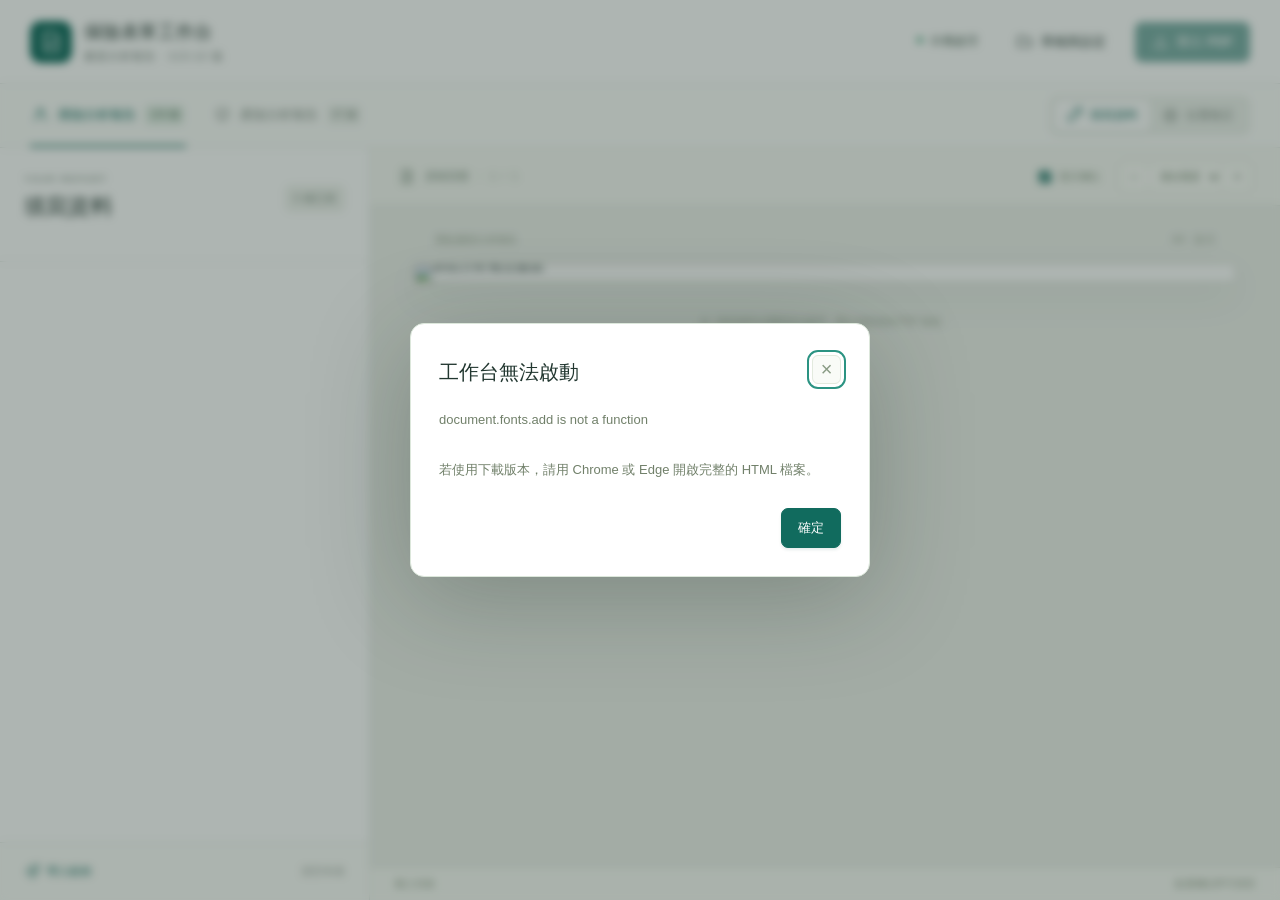
==== public/index.html @ f3060d0b "Add files via upload" ====
<!doctype html>
<html lang="zh-Hant">
<head>
  <meta charset="UTF-8">
  <meta name="viewport" content="width=device-width, initial-scale=1.0">
  <meta name="description" content="產險、壽險書面分析報告：輸入資料、精準定位、即時預覽與 PDF 匯出。資料在自己的瀏覽器中處理。">
  <meta name="theme-color" content="#116b5e">
  <title>保險表單工作台 · 書面分析報告</title>
  <link rel="icon" href="data:image/svg+xml,%3Csvg xmlns='http://www.w3.org/2000/svg' viewBox='0 0 64 64'%3E%3Crect width='64' height='64' rx='16' fill='%23116b5e'/%3E%3Cpath d='M20 15h17l9 9v25H20z' fill='none' stroke='white' stroke-width='3'/%3E%3Cpath d='m25 35 5 5 10-12' fill='none' stroke='white' stroke-width='3'/%3E%3C/svg%3E">
  <link rel="stylesheet" href="style.css">
</head>
<body>
  <div class="app-shell">
    <header class="app-header">
      <a class="brand" href="#" aria-label="保險表單工作台首頁">
        <span class="brand-mark"><svg viewBox="0 0 24 24" fill="none"><path d="M6 3h9l4 4v14H6z" stroke="currentColor" stroke-width="1.6"/><path d="m9 13 2.4 2.5 4.5-5" stroke="currentColor" stroke-width="1.8" stroke-linecap="round" stroke-linejoin="round"/></svg></span>
        <span><strong>保險表單工作台</strong><small>書面分析報告 · 113.12 版</small></span>
      </a>
      <div class="header-actions">
        <span class="local-badge"><span></span> 本機處理</span>
        <button class="button ghost" id="manageButton" type="button"><span class="icon" data-icon="folder"></span><span>草稿與設定</span></button>
        <button class="button primary" id="exportButton" type="button" disabled><span class="icon" data-icon="download"></span><span>匯出 PDF</span></button>
      </div>
    </header>

    <div class="workspace-bar">
      <div class="template-switch" aria-label="選擇報告">
        <button type="button" class="template-tab active" data-template="life"><span class="icon" data-icon="person"></span>壽險分析報告<span class="mini-tag">104 欄</span></button>
        <button type="button" class="template-tab" data-template="property"><span class="icon" data-icon="shield"></span>產險分析報告<span class="mini-tag">87 欄</span></button>
      </div>
      <div class="mode-switch" role="group" aria-label="工作模式">
        <button type="button" data-mode="fill" class="active"><span class="icon" data-icon="edit"></span>填寫資料</button>
        <button type="button" data-mode="calibrate"><span class="icon" data-icon="target"></span>位置校正</button>
      </div>
    </div>

    <main class="workspace">
      <aside class="editor-panel" aria-label="資料輸入">
        <div id="fillPanel" class="panel-view">
          <div class="panel-heading"><div><span class="eyebrow">YOUR REPORT</span><h1>填寫資料</h1></div><span id="filledCount" class="count-badge">0 個已填</span></div>
          <div class="section-nav" id="sectionNav" aria-label="報告段落"></div>
          <div class="form-scroll" id="formScroll"><div id="formFields"></div></div>
          <div class="editor-footer"><button class="text-button" id="sampleButton" type="button"><span class="icon" data-icon="spark"></span>帶入範例</button><button class="text-button muted" id="clearButton" type="button">清空本表</button></div>
        </div>
        <div id="calibrationPanel" class="panel-view hidden">
          <div class="panel-heading"><div><span class="eyebrow">PRECISE PLACEMENT</span><h1>位置校正</h1></div><span class="count-badge accent">已預先定位</span></div>
          <div class="calibration-scroll">
            <div class="note-box"><span class="icon" data-icon="target"></span><p>點選右側欄位後拖曳調整。使用方向鍵微移 1 pt，按住 Shift 微移 0.1 pt。</p></div>
            <label class="field-label" for="fieldSelect">選定欄位</label><select id="fieldSelect" class="full-input"></select>
            <div id="fieldProperties"></div>
            <div class="calibration-divider"></div>
            <h2 class="subheading">整份報告</h2>
            <div class="range-label"><label for="fontScale">文字大小</label><output id="fontScaleValue">100%</output></div><input id="fontScale" type="range" min="65" max="140" step="5" value="100">
            <div class="settings-grid">
              <label>勾勾大小 <span>pt</span><input id="checkSize" type="number" min="3" max="16" step="0.5" value="8"></label>
              <label>輸出顏色<select id="inkColor"><option value="#111111">黑色</option><option value="#153f75">深藍色</option></select></label>
              <label>全表水平偏移 <span>pt</span><input id="offsetX" type="number" min="-36" max="36" step="0.5" value="0"></label>
              <label>全表垂直偏移 <span>pt</span><input id="offsetY" type="number" min="-36" max="36" step="0.5" value="0"></label>
            </div>
            <p class="hint">1 pt 約為 0.353 mm。字級會依欄位寬度自動縮小；校正框不會出現在 PDF。</p>
            <div class="calibration-divider"></div>
            <h2 class="subheading">中文字型</h2><p id="fontLabel" class="font-label">內附中文字型 · Droid Sans Fallback</p>
            <div class="row-buttons"><button class="button small" id="customFontButton" type="button">載入 TTF／OTF</button><button class="text-button" id="defaultFontButton" type="button">還原預設</button></div>
            <p class="hint">自訂字型只適用本次開啟。請使用具有所需繁體中文字的字型。</p>
            <button class="button full-width" id="resetLayoutButton" type="button">還原本表所有定位</button>
          </div>
          <div class="editor-footer"><span class="autosave-status"><span></span>定位設定儲存於此瀏覽器</span></div>
        </div>
      </aside>

      <section class="preview-panel" aria-label="PDF 即時預覽">
        <div class="preview-toolbar"><div class="preview-title"><span class="icon" data-icon="document"></span><strong>原稿預覽</strong><span class="page-number">1 / 1</span><span class="demo-badge hidden" id="demoBadge">範例資料</span></div><div class="preview-tools"><label class="guide-control"><input id="showGuides" type="checkbox" checked>顯示欄位</label><div class="zoom-control"><button type="button" id="zoomOut" aria-label="縮小">−</button><select id="zoomSelect" aria-label="預覽倍率"><option value="fit">適合寬度</option value="75">75%</option><option value="100">100%</option><option value="125">125%</option><option value="150">150%</option></select><button type="button" id="zoomIn" aria-label="放大">＋</button></div></div></div>
        <div class="preview-scroll" id="previewScroll"><div class="preview-context"><span id="previewFileName">壽險書面分析報告</span><span>A4 · 直式</span></div><div class="page-stage" id="pageStage"><div class="paper" id="paper" tabindex="0" aria-label="報告欄位預覽，點選欄位編輯"><img id="templateImage" alt="原始分析報告版面" draggable="false"><svg id="overlay" viewBox="0 0 595.32 841.92" aria-label="填寫欄位"></svg></div></div><div class="preview-caption"><span class="icon" data-icon="lock"></span>填寫資料在瀏覽器內處理，匯出保留原始 PDF 版面。</div></div>
        <div id="exportResult" class="export-result hidden"><div><strong>PDF 已產生</strong><span id="exportFileName"></span></div><a id="downloadPdfLink" class="button small primary">下載 PDF</a><a id="openPdfLink" class="text-button" target="_blank" rel="noopener">開啟檢查</a></div>
        <div class="preview-status"><span id="previewStatus">正在載入範本與中文字型…</span><span id="selectedStatus">點選欄位即可填寫</span></div>
      </section>
    </main>
  </div>

  <dialog id="manageDialog" class="modal"><div class="modal-heading"><div><span class="eyebrow">SAVE & CONTINUE</span><h2>草稿與設定</h2></div><button type="button" class="icon-button" data-close="manageDialog" aria-label="關閉">×</button></div>
    <p class="modal-lead">儲存一份草稿，下一次從同樣的位置繼續。</p>
    <div class="manage-card"><span class="card-icon" data-icon="folder"></span><div><h3>填寫資料草稿</h3><p>包含兩份報告的資料與定位設定。下載後自行保管，可在另一台電腦匯入。</p><div class="row-buttons"><button class="button small" id="saveDraftButton" type="button">下載草稿 JSON</button><button class="text-button" id="loadDraftButton" type="button">匯入草稿</button></div></div></div>
    <div class="manage-card"><span class="card-icon" data-icon="target"></span><div><h3>欄位定位設定</h3><p>只儲存位置、大小及輸出設定，不包含填寫資料。</p><div class="row-buttons"><button class="button small" id="saveLayoutButton" type="button">下載定位 JSON</button><button class="text-button" id="loadLayoutButton" type="button">匯入定位</button></div></div></div>
    <div class="manage-card" id="offlineCard"><span class="card-icon" data-icon="download"></span><div><h3>下載到電腦使用</h3><p>一個 HTML 檔案，已內含範本、中文字型與程式。下載後可直接離線開啟。</p><a class="button small" href="portable.html" download="保險報告填寫工具_離線版.html">下載離線版 HTML</a></div></div>
    <label class="remember-option"><input type="checkbox" id="rememberDraft"><span><strong>在此瀏覽器記住填寫資料</strong><small>預設關閉。關閉時會刪除本工具已儲存的本機草稿。</small></span></label>
    <div class="manage-bottom"><button class="text-button" id="copyBasicButton" type="button">將另一份的基本資料帶入本表</button><button class="text-button" id="helpButton" type="button">使用說明</button></div>
  </dialog>

  <dialog id="messageDialog" class="modal compact"><div class="modal-heading"><h2 id="messageTitle"></h2><button type="button" class="icon-button" data-close="messageDialog" aria-label="關閉">×</button></div><div id="messageBody" class="message-body"></div><div class="modal-actions"><button class="button" id="messageCancel" type="button">取消</button><button class="button primary" id="messageConfirm" type="button">確定</button></div></dialog>
  <input class="hidden" id="draftFile" type="file" accept="application/json,.json"><input class="hidden" id="layoutFile" type="file" accept="application/json,.json"><input class="hidden" id="fontFile" type="file" accept=".ttf,.otf">
  <div id="toast" class="toast" role="status"></div><div class="loading-overlay" id="loadingOverlay"><div class="spinner"></div><strong>正在準備表單工作台</strong><span>載入兩份原稿與內附中文字型</span></div>
  <script src="assets/pdf-lib.min.js"></script><script src="assets/fontkit.umd.min.js"></script><script src="templates.js"></script><script src="engine.js"></script><script src="app.js"></script>
</body>
</html>
---- public/style.css ----
:root{--ink:#223730;--muted:#75827b;--green:#116b5e;--green-hover:#0c584d;--green-light:#e9f3ee;--line:#e3e9e4;--paper:#fff;--soft:#f8faf7;--background:#edf1ed;--shadow:0 8px 30px #26392b12;font-family:Inter,"Microsoft JhengHei","PingFang TC",Arial,sans-serif;font-synthesis:none;color:var(--ink);background:var(--background);font-size:14px}*{box-sizing:border-box}body{margin:0}button,input,select,textarea{font:inherit}button{cursor:pointer}button:disabled{cursor:wait;opacity:.55}a{color:inherit;text-decoration:none}button,select,input,textarea{outline:none}button:focus-visible,a:focus-visible,select:focus-visible,input:focus-visible,textarea:focus-visible,.paper:focus-visible{outline:2px solid #2b9382;outline-offset:3px}button{color:var(--ink)}.hidden{display:none!important}.app-shell{height:100dvh;min-height:560px;display:flex;flex-direction:column}.app-header{height:84px;flex:0 0 84px;background:#fff;display:flex;align-items:center;justify-content:space-between;padding:0 30px;border-bottom:1px solid var(--line);gap:20px}.brand{display:flex;align-items:center;gap:12px}.brand-mark{height:42px;width:42px;border-radius:11px;background:var(--green);color:#fff;display:grid;place-items:center}.brand-mark svg{width:26px;height:26px}.brand strong{display:block;font-size:18px;font-weight:750;letter-spacing:.4px}.brand small{display:block;font-size:11px;letter-spacing:1px;color:var(--muted);margin-top:5px}.header-actions{display:flex;gap:12px;align-items:center}.local-badge{color:#60766a;font-size:12px;white-space:nowrap;margin-right:9px}.local-badge>span,.autosave-status>span{width:6px;height:6px;background:#42a47b;display:inline-block;border-radius:50%;vertical-align:2px;margin-right:4px}.button{display:inline-flex;align-items:center;justify-content:center;gap:8px;padding:10px 16px;min-height:40px;background:#fff;border:1px solid #d7e1d9;border-radius:7px;font-weight:600;font-size:13px;transition:.14s}.button:hover{background:#f1f5f0;border-color:#becfc3}.button.primary{background:var(--green);color:#fff;border-color:var(--green);box-shadow:0 2px 3px #0c51431a}.button.primary:hover{background:var(--green-hover)}.button.ghost{border-color:transparent;background:transparent}.button.ghost:hover{background:var(--soft)}.button.small{min-height:35px;font-size:12px;padding:7px 10px}.button.full-width{width:100%;margin-top:16px}.icon{width:17px;height:17px;display:inline-flex;align-items:center;justify-content:center;flex-shrink:0}.icon svg,.card-icon svg{width:100%;height:100%}.workspace-bar{height:64px;flex:0 0 64px;border-bottom:1px solid var(--line);display:flex;align-items:center;justify-content:space-between;padding:0 30px;background:#fcfdfb;gap:16px}.template-switch{height:100%;display:flex;gap:26px}.template-tab{background:transparent;border:0;border-bottom:2px solid transparent;padding:0 2px;display:flex;align-items:center;gap:9px;color:#839087;font-weight:600;font-size:13px}.template-tab.active{color:var(--green);border-bottom-color:var(--green)}.template-tab:hover{color:var(--green)}.mini-tag{font-size:10px;background:#eef2ed;padding:3px 5px;border-radius:4px;color:#7b897f;font-weight:500}.active .mini-tag{background:#e2eee5;color:#5b7b63}.mode-switch{background:#eef2ed;border:1px solid #e4e9e2;display:flex;padding:3px;border-radius:7px}.mode-switch button{background:transparent;border:0;color:#7a877e;padding:7px 12px;display:flex;align-items:center;gap:7px;font-size:12px;border-radius:5px}.mode-switch button.active{background:white;color:var(--green);box-shadow:0 1px 4px #273b2d16;font-weight:650}.workspace{min-height:0;display:flex;flex:1}.editor-panel{width:370px;flex:0 0 370px;background:#fff;border-right:1px solid var(--line);min-height:0}.panel-view{height:100%;display:flex;flex-direction:column}.panel-heading{padding:26px 24px 21px;display:flex;align-items:center;justify-content:space-between}.eyebrow{font-size:9px;letter-spacing:1.6px;font-weight:700;color:#94a298;display:block}.panel-heading h1{font-size:22px;margin:8px 0 0;letter-spacing:.2px;font-weight:700}.count-badge{font-size:11px;background:#f1f4ef;border:1px solid #e8ede4;color:#7a8b7e;padding:5px 8px;border-radius:6px;white-space:nowrap}.count-badge.accent{background:var(--green-light);color:var(--green);border-color:#dcebe1}.section-nav{display:flex;gap:6px;padding:0 22px 18px;flex-wrap:wrap;border-bottom:1px solid var(--line)}.section-nav button{border:1px solid transparent;background:transparent;border-radius:6px;padding:6px 9px;font-size:11px;color:#869289;white-space:nowrap}.section-nav button:hover{background:#f4f7f2;color:#50715b}.section-nav button.active{color:var(--green);background:var(--green-light);border-color:#dcebe2;font-weight:650}.section-nav .step{font-size:10px;margin-right:5px;opacity:.7}.form-scroll{overflow-y:auto;min-height:0;flex:1;padding:22px 24px 30px;scrollbar-width:thin;scrollbar-color:#d2ded5 transparent}.form-intro{display:flex;align-items:center;justify-content:space-between;margin-bottom:18px}.form-intro h2{font-size:15px;margin:0}.form-intro small{font-size:10px;color:#97a397}.form-subtitle{font-size:11px;color:var(--muted);line-height:1.8;margin:-6px 0 20px}.form-card{padding-bottom:20px;margin-bottom:19px;border-bottom:1px solid #edf1eb}.form-card:last-child{border-bottom:0;margin-bottom:0;padding-bottom:0}.person-heading{display:flex;align-items:center;gap:7px;color:#47644f;font-size:12px;font-weight:650;margin:0 0 16px}.person-index{height:20px;width:20px;border-radius:5px;display:grid;place-items:center;font-size:10px;color:#728477;background:#eff4ed}.field-wrap{margin:0 0 16px}.field-wrap:last-child{margin-bottom:0}.field-label{display:block;font-size:11px;font-weight:600;color:#65796b;margin:0 0 8px;line-height:1.5}.field-label .optional{font-weight:400;color:#a0aaa1;font-size:10px;margin-left:5px}.full-input,.field-wrap input[type=text],.field-wrap textarea,.settings-grid input,.settings-grid select{border:1px solid #dce4dc;border-radius:6px;background:#fff;color:#243d2d;width:100%;min-height:39px;padding:9px 11px;font-size:13px;transition:border-color .15s,box-shadow .15s}.field-wrap input::placeholder,.field-wrap textarea::placeholder{color:#b1b9b0;font-size:12px}.field-wrap input:focus,.field-wrap textarea:focus,.full-input:focus,.settings-grid input:focus{border-color:#4b9b7e;box-shadow:0 0 0 3px #e9f4ed}.field-wrap input:disabled{background:#f5f7f3;color:#8a9a8d}.field-wrap.active-field>label{color:var(--green)}.field-wrap.active-field input{border-color:#87b39b}.field-wrap textarea{resize:vertical;min-height:74px}.hint{font-size:10px;line-height:1.8;color:#8a988b;margin:8px 0 0}.date-row{display:grid;grid-template-columns:1.25fr 1fr 1fr;gap:8px}.date-row .field-wrap{margin:0}.date-row .field-label{font-size:10px;margin-bottom:6px}.date-row input{text-align:center}.date-block{margin-bottom:16px}.check-group{border:0;padding:0;margin:0 0 18px;min-width:0}.check-group legend{font-size:11px;color:#65796b;font-weight:600;margin-bottom:10px}.group-hint{font-weight:400;color:#a0aaa0;margin-left:5px;font-size:10px}.check-options{display:flex;flex-wrap:wrap;gap:7px}.check-chip{display:flex;align-items:center;gap:7px;border:1px solid #e1e7df;border-radius:6px;padding:8px 10px;min-height:34px;font-size:11px;line-height:1.5;color:#6d7f70;cursor:pointer;transition:.12s;max-width:100%}.check-chip:hover{background:#f5f8f2;border-color:#b5cebd}.check-chip:has(input:checked){border-color:#a9cbb6;background:#f0f7f0;color:#275f40}.check-chip input{margin:0;width:13px;height:13px;accent-color:var(--green);flex-shrink:0}.check-chip input[type=checkbox]{border-radius:3px}.check-chip:has(input:disabled){opacity:.6;cursor:default}.identity-options{margin-bottom:20px}.notice-line{font-size:11px;line-height:1.8;color:#8c7d50;background:#fcf9ef;border:1px solid #f1ead5;border-radius:6px;padding:11px 12px;margin:0 0 20px}.inline-actions{display:flex;justify-content:flex-end;margin-top:8px}.editor-footer{padding:16px 24px;border-top:1px solid var(--line);display:flex;justify-content:space-between;align-items:center;min-height:56px;background:#fcfdfa}.text-button{display:inline-flex;align-items:center;gap:6px;background:none;border:0;padding:4px 0;color:var(--green);font-size:11px;font-weight:600}.text-button:hover{color:#073e32;text-decoration:underline}.text-button.muted{color:#9ba59b;font-weight:400}.autosave-status{font-size:10px;color:#7c9080}.preview-panel{flex:1;min-width:0;display:flex;flex-direction:column;min-height:0;background:#eef1ec}.preview-toolbar{height:58px;flex:0 0 58px;display:flex;align-items:center;justify-content:space-between;padding:0 28px;border-bottom:1px solid #e0e6de;background:#f7f9f4;gap:12px}.preview-title,.preview-tools{display:flex;align-items:center;gap:10px}.preview-title{color:#788b7b;font-size:11px}.preview-title strong{font-weight:550}.page-number{font-size:10px;color:#9fa99e;border-left:1px solid #dde5da;padding-left:10px;letter-spacing:2px}.preview-tools{gap:19px}.guide-control{font-size:10px;display:flex;gap:6px;align-items:center;color:#81947f;white-space:nowrap;cursor:pointer}.guide-control input{width:12px;height:12px;accent-color:var(--green)}.zoom-control{display:flex;align-items:center;border:1px solid #dce4d8;border-radius:5px;background:#fcfdf9;height:30px;overflow:hidden}.zoom-control button{border:0;background:transparent;color:#7e8e7c;width:28px;font-size:15px;height:100%}.zoom-control button:hover{background:#e8eee3}.zoom-control select{border:0;border-left:1px solid #e4e9df;border-right:1px solid #e4e9df;background:transparent;color:#687d64;height:100%;font-size:10px;padding:0 6px;text-align:center;min-width:75px}.preview-scroll{flex:1;overflow:auto;scrollbar-width:thin;scrollbar-color:#c4d0c3 transparent}.preview-context{display:flex;justify-content:space-between;max-width:830px;margin:27px auto 17px;padding:0 25px;font-size:10px;color:#95a28f;letter-spacing:.3px}.page-stage{display:flex;padding:0 35px 10px;justify-content:center;min-width:min-content;align-items:flex-start}.paper{position:relative;background:#fff;box-shadow:0 1px 4px #2b3e2b0d,0 14px 40px #2b3e2b13;border:1px solid #e3e6df;flex-shrink:0;line-height:0;width:715px;overflow:visible;outline:none;touch-action:pan-y}.paper img{width:100%;display:block;pointer-events:none;user-select:none}.paper svg{position:absolute;inset:0;width:100%;height:100%;overflow:visible}.paper svg text{pointer-events:none}.field-hit{stroke:transparent;fill:transparent;cursor:pointer;stroke-width:.7}.show-guides .field-hit{fill:#328d6610;stroke:#328d662e}.field-hit:hover{fill:#22885520;stroke:#228855aa}.field-selected .field-hit{fill:#26825614;stroke:#197555;stroke-dasharray:2 1;stroke-width:1}.calibrating .field-hit{fill:#26866c10;stroke:#4b927c88;cursor:move}.calibrating .field-hit:hover{fill:#26866c20}.calibrating .field-selected .field-hit{stroke:#116b5e;stroke-width:1.2;fill:#26866c14}.field-problem .field-hit{stroke:#c37a20;fill:#d8871818}.field-handle{fill:#116b5e;stroke:white;stroke-width:.7;cursor:nwse-resize}.preview-caption{display:flex;gap:5px;align-items:center;justify-content:center;font-size:10px;color:#9aa795;margin:22px 20px 30px;line-height:1.6;text-align:center}.preview-caption .icon{width:12px;height:12px}.preview-status{height:33px;flex:0 0 33px;background:#f9fbf6;border-top:1px solid #e3e8dd;display:flex;align-items:center;justify-content:space-between;padding:0 25px;font-size:10px;color:#8c9b85;gap:12px}.preview-status .warn{color:#a76b22}.demo-badge{background:#f6efdc;color:#ac8c44;border-radius:4px;padding:3px 6px;font-size:9px}.calibration-scroll{padding:0 24px 30px;overflow:auto;flex:1;min-height:0;scrollbar-width:thin}.note-box{display:flex;gap:8px;padding:12px;background:#f1f7f0;border:1px solid #e0ebdf;border-radius:7px;margin-bottom:20px;color:#709172}.note-box .icon{margin-top:2px}.note-box p{font-size:11px;line-height:1.8;margin:0}.calibration-divider{height:1px;background:var(--line);margin:24px 0 20px}.subheading{font-size:13px;margin:0 0 15px;font-weight:650;color:#49664f}.settings-grid{display:grid;grid-template-columns:1fr 1fr;gap:14px 12px;margin-top:16px}.settings-grid label{font-size:10px;color:#6d826f}.settings-grid label>span{float:right;color:#a7b0a3;font-size:9px}.settings-grid input,.settings-grid select{margin-top:7px;font-size:12px;padding:8px;min-height:36px}.range-label{display:flex;align-items:center;justify-content:space-between;color:#6a806d;font-size:11px;margin:0 0 9px}.range-label output{font-size:11px;color:#2b7556;background:#eaf4e8;border-radius:4px;padding:3px 6px}input[type=range]{width:100%;accent-color:var(--green);height:15px}.font-label{font-size:11px;color:#81927d}.row-buttons{display:flex;gap:14px;align-items:center;flex-wrap:wrap}.property-tag{background:#edf4e9;border-radius:4px;color:#74896b;font-size:10px;display:inline-block;padding:5px 7px;margin-top:13px}.modal{border:1px solid #dce7db;padding:28px;width:min(510px,calc(100vw - 32px));border-radius:14px;color:var(--ink);box-shadow:0 20px 100px #172b1f44;max-height:90dvh;overflow:auto}.modal::backdrop{background:#182d2459;backdrop-filter:blur(4px)}.modal-heading{display:flex;justify-content:space-between;align-items:center;gap:15px}.modal h2{font-size:20px;margin:7px 0 0}.icon-button{width:29px;height:29px;border:1px solid #e3eade;border-radius:6px;background:#f9fbf7;font-size:20px;font-weight:300;color:#899b84;line-height:1}.modal-lead{font-size:12px;color:#8c9c85;line-height:1.7;margin:16px 0 22px}.manage-card{display:flex;gap:14px;padding:20px 0;border-top:1px solid #e7ede2}.card-icon{display:flex;height:34px;width:34px;flex-shrink:0;padding:8px;color:#6a9670;background:#eef5e9;border-radius:7px}.manage-card h3{font-size:13px;margin:2px 0 7px}.manage-card p{font-size:11px;color:#83907d;line-height:1.8;margin:0 0 15px}.remember-option{display:flex;gap:11px;border:1px solid #e4ecdd;border-radius:7px;background:#f8fbf4;padding:13px;cursor:pointer;margin-top:9px}.remember-option input{margin-top:2px;accent-color:var(--green)}.remember-option strong{font-size:11px;font-weight:600;display:block;color:#5b765a}.remember-option small{display:block;font-size:10px;color:#94a187;margin-top:7px;line-height:1.6}.manage-bottom{display:flex;justify-content:space-between;gap:20px;margin-top:20px}.modal.compact{width:min(460px,calc(100vw - 32px))}.message-body{margin:22px 0;color:#71806a;font-size:13px;line-height:1.9;white-space:pre-wrap;word-break:break-word}.modal-actions{display:flex;justify-content:flex-end;gap:10px;margin-top:25px}.toast{position:fixed;left:50%;bottom:32px;transform:translate(-50%,20px);padding:12px 20px;background:#244a3e;color:white;border-radius:8px;box-shadow:0 7px 25px #233b3033;z-index:100;font-size:12px;opacity:0;transition:.2s;pointer-events:none;max-width:90vw;text-align:center;line-height:1.7}.toast.visible{opacity:1;transform:translate(-50%,0)}.loading-overlay{position:fixed;inset:0;background:#f5f8f1f7;z-index:200;display:flex;align-items:center;justify-content:center;flex-direction:column;gap:17px;color:#43614a}.loading-overlay strong{font-size:17px;margin-top:8px}.loading-overlay span{font-size:12px;color:#8a9d82}.spinner{height:30px;width:30px;border:3px solid #deead6;border-top-color:var(--green);border-radius:50%;animation:spin 1s linear infinite}@keyframes spin{to{transform:rotate(360deg)}}
@media(min-width:1600px){.editor-panel{width:410px;flex-basis:410px}.panel-heading,.form-scroll,.calibration-scroll{padding-left:30px;padding-right:30px}.section-nav{padding-left:28px;padding-right:28px}.preview-context{max-width:890px}}
@media(max-width:1060px){.app-header,.workspace-bar{padding-left:20px;padding-right:20px}.editor-panel{width:330px;flex-basis:330px}.panel-heading{padding:24px 19px 19px}.form-scroll{padding:20px 19px}.section-nav{padding-left:17px;padding-right:17px;gap:4px}.preview-toolbar{padding:0 18px}.preview-tools{gap:10px}.mini-tag{display:none}.template-switch{gap:18px}.page-stage{padding-left:22px;padding-right:22px}.local-badge{display:none}.calibration-scroll{padding:0 19px 26px}}
@media(max-width:760px){.app-shell{height:auto;min-height:100dvh}.app-header{height:72px;flex-basis:72px;padding:0 16px;gap:10px}.brand-mark{width:34px;height:34px;border-radius:9px}.brand-mark svg{width:23px;height:23px}.brand{gap:9px}.brand strong{font-size:14px}.brand small{font-size:8px;letter-spacing:.3px}.header-actions{gap:4px}.header-actions .ghost{padding:8px}.header-actions .ghost>span:last-child{display:none}.header-actions .primary{padding:9px 11px;font-size:11px;gap:6px}.workspace-bar{height:auto;flex-basis:auto;padding:12px 16px;gap:12px;flex-wrap:wrap}.template-switch{height:36px;gap:16px}.template-tab{font-size:12px;gap:6px;padding-bottom:8px}.mode-switch{margin-left:auto}.mode-switch button{padding:6px 8px;font-size:10px}.mode-switch .icon{width:13px;height:13px}.workspace{flex-direction:column;min-height:0}.editor-panel{width:100%;flex:0 0 auto;border-right:0;border-bottom:1px solid var(--line)}.panel-heading{padding:19px 20px 15px}.panel-heading h1{font-size:20px}.panel-heading .eyebrow{font-size:8px}.section-nav{padding:0 18px 14px;gap:5px}.section-nav button{font-size:11px}.form-scroll{max-height:410px;padding:20px}.calibration-scroll{max-height:460px;padding:0 20px 25px}.editor-footer{padding:13px 20px;min-height:48px}.preview-panel{min-height:550px}.preview-toolbar{height:51px;flex-basis:51px;padding:0 16px}.preview-scroll{max-height:78vh;min-height:400px}.preview-title{font-size:10px;gap:6px}.preview-title .icon{width:14px}.preview-tools{gap:7px}.guide-control{font-size:9px;gap:3px}.zoom-control select{font-size:9px;min-width:61px;padding:0 3px}.zoom-control button{width:22px}.preview-context{margin-top:18px;margin-bottom:12px;padding:0 20px}.page-stage{padding:0 18px}.preview-status{padding:0 16px;font-size:9px}.preview-status span:last-child{max-width:43%;overflow:hidden;white-space:nowrap;text-overflow:ellipsis}.preview-caption{font-size:9px}.modal{padding:23px}.page-number{letter-spacing:0}.demo-badge{font-size:8px}.calibration-scroll>.full-input{max-width:100%}}
@media(prefers-reduced-motion:reduce){*,*::before,*::after{animation-duration:.01ms!important;transition-duration:.01ms!important;scroll-behavior:auto!important}}
@media print{body{display:none}}

.export-result{flex:0 0 auto;display:flex;align-items:center;gap:14px;padding:13px 24px;background:#eaf5e8;border-top:1px solid #cfe2c8}.export-result>div{flex:1;min-width:0}.export-result strong{display:block;font-size:12px;color:#32663f}.export-result span{display:block;font-size:10px;color:#6e8d6c;margin-top:5px;overflow:hidden;text-overflow:ellipsis;white-space:nowrap}.export-result .text-button{white-space:nowrap}.calibrating{touch-action:none}
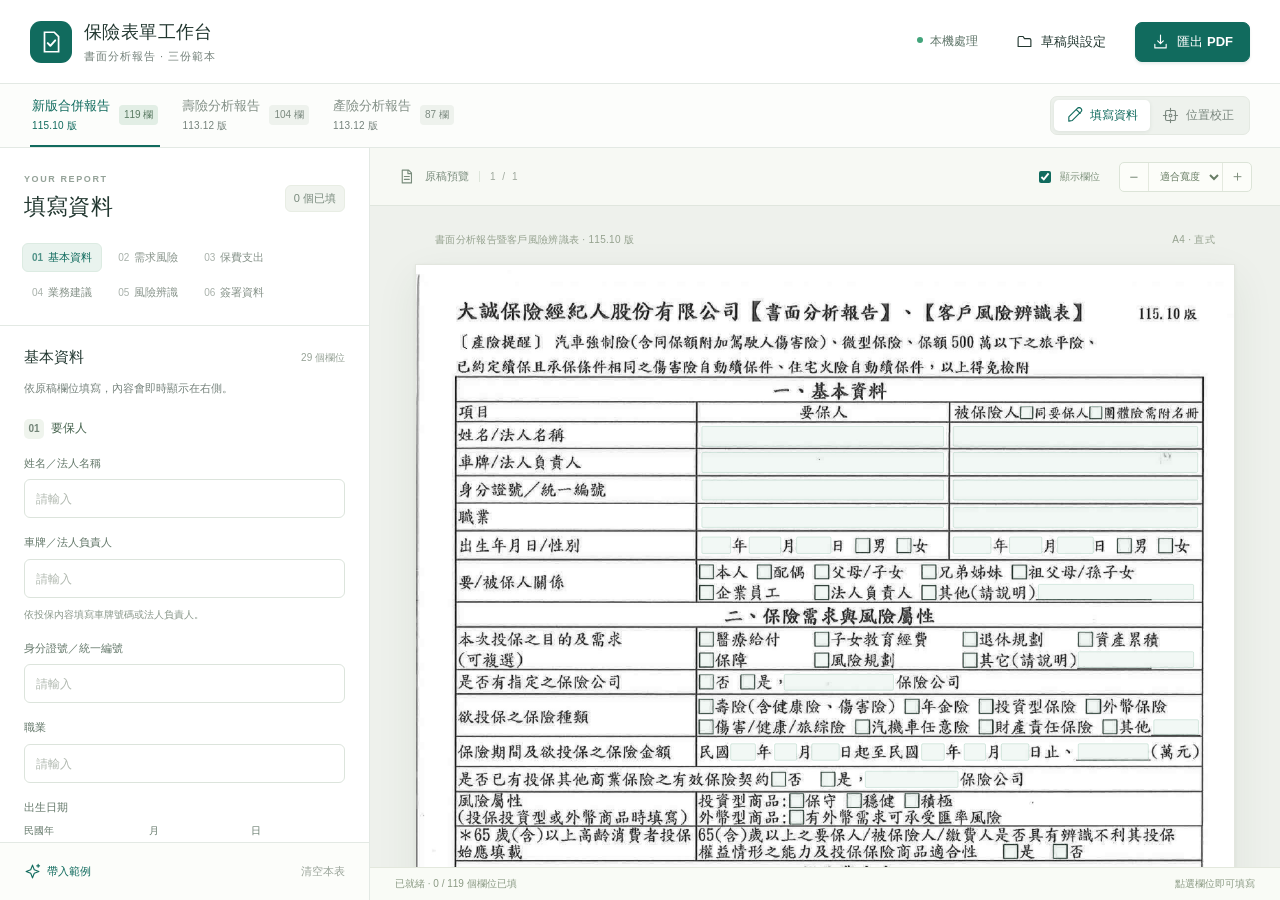
==== commit cd3c94fd: "Add files via upload" ====
--- a/public/index.html
+++ b/public/index.html
@@ -3,7 +3,7 @@
 <head>
   <meta charset="UTF-8">
   <meta name="viewport" content="width=device-width, initial-scale=1.0">
-  <meta name="description" content="產險、壽險書面分析報告：輸入資料、精準定位、即時預覽與 PDF 匯出。資料在自己的瀏覽器中處理。">
+  <meta name="description" content="保險書面分析報告：113.12 版產險、壽險與 115.10 版書面分析報告暨客戶風險辨識表。輸入資料、精準定位、即時預覽與 PDF 匯出。">
   <meta name="theme-color" content="#116b5e">
   <title>保險表單工作台 · 書面分析報告</title>
   <link rel="icon" href="data:image/svg+xml,%3Csvg xmlns='http://www.w3.org/2000/svg' viewBox='0 0 64 64'%3E%3Crect width='64' height='64' rx='16' fill='%23116b5e'/%3E%3Cpath d='M20 15h17l9 9v25H20z' fill='none' stroke='white' stroke-width='3'/%3E%3Cpath d='m25 35 5 5 10-12' fill='none' stroke='white' stroke-width='3'/%3E%3C/svg%3E">
@@ -14,7 +14,7 @@
     <header class="app-header">
       <a class="brand" href="#" aria-label="保險表單工作台首頁">
         <span class="brand-mark"><svg viewBox="0 0 24 24" fill="none"><path d="M6 3h9l4 4v14H6z" stroke="currentColor" stroke-width="1.6"/><path d="m9 13 2.4 2.5 4.5-5" stroke="currentColor" stroke-width="1.8" stroke-linecap="round" stroke-linejoin="round"/></svg></span>
-        <span><strong>保險表單工作台</strong><small>書面分析報告 · 113.12 版</small></span>
+        <span><strong>保險表單工作台</strong><small>書面分析報告 · 三份範本</small></span>
       </a>
       <div class="header-actions">
         <span class="local-badge"><span></span> 本機處理</span>
@@ -24,10 +24,7 @@
     </header>
 
     <div class="workspace-bar">
-      <div class="template-switch" aria-label="選擇報告">
-        <button type="button" class="template-tab active" data-template="life"><span class="icon" data-icon="person"></span>壽險分析報告<span class="mini-tag">104 欄</span></button>
-        <button type="button" class="template-tab" data-template="property"><span class="icon" data-icon="shield"></span>產險分析報告<span class="mini-tag">87 欄</span></button>
-      </div>
+      <div class="template-switch" id="templateSwitch" aria-label="選擇報告"></div>
       <div class="mode-switch" role="group" aria-label="工作模式">
         <button type="button" data-mode="fill" class="active"><span class="icon" data-icon="edit"></span>填寫資料</button>
         <button type="button" data-mode="calibrate"><span class="icon" data-icon="target"></span>位置校正</button>
@@ -79,16 +76,17 @@
 
   <dialog id="manageDialog" class="modal"><div class="modal-heading"><div><span class="eyebrow">SAVE & CONTINUE</span><h2>草稿與設定</h2></div><button type="button" class="icon-button" data-close="manageDialog" aria-label="關閉">×</button></div>
     <p class="modal-lead">儲存一份草稿，下一次從同樣的位置繼續。</p>
-    <div class="manage-card"><span class="card-icon" data-icon="folder"></span><div><h3>填寫資料草稿</h3><p>包含兩份報告的資料與定位設定。下載後自行保管，可在另一台電腦匯入。</p><div class="row-buttons"><button class="button small" id="saveDraftButton" type="button">下載草稿 JSON</button><button class="text-button" id="loadDraftButton" type="button">匯入草稿</button></div></div></div>
+    <div class="manage-card"><span class="card-icon" data-icon="folder"></span><div><h3>填寫資料草稿</h3><p>包含三份報告的資料與定位設定，也可匯入舊版草稿。下載後自行保管，可在另一台電腦匯入。</p><div class="row-buttons"><button class="button small" id="saveDraftButton" type="button">下載草稿 JSON</button><button class="text-button" id="loadDraftButton" type="button">匯入草稿</button></div></div></div>
     <div class="manage-card"><span class="card-icon" data-icon="target"></span><div><h3>欄位定位設定</h3><p>只儲存位置、大小及輸出設定，不包含填寫資料。</p><div class="row-buttons"><button class="button small" id="saveLayoutButton" type="button">下載定位 JSON</button><button class="text-button" id="loadLayoutButton" type="button">匯入定位</button></div></div></div>
     <div class="manage-card" id="offlineCard"><span class="card-icon" data-icon="download"></span><div><h3>下載到電腦使用</h3><p>一個 HTML 檔案，已內含範本、中文字型與程式。下載後可直接離線開啟。</p><a class="button small" href="portable.html" download="保險報告填寫工具_離線版.html">下載離線版 HTML</a></div></div>
     <label class="remember-option"><input type="checkbox" id="rememberDraft"><span><strong>在此瀏覽器記住填寫資料</strong><small>預設關閉。關閉時會刪除本工具已儲存的本機草稿。</small></span></label>
-    <div class="manage-bottom"><button class="text-button" id="copyBasicButton" type="button">將另一份的基本資料帶入本表</button><button class="text-button" id="helpButton" type="button">使用說明</button></div>
+    <div class="manage-copy"><label class="field-label" for="copySourceSelect">帶入基本資料的來源</label><select id="copySourceSelect" class="full-input"></select><button class="button small" id="copyBasicButton" type="button">將來源基本資料帶入本表</button></div>
+    <div class="manage-bottom"><button class="text-button" id="helpButton" type="button">使用說明</button></div>
   </dialog>
 
   <dialog id="messageDialog" class="modal compact"><div class="modal-heading"><h2 id="messageTitle"></h2><button type="button" class="icon-button" data-close="messageDialog" aria-label="關閉">×</button></div><div id="messageBody" class="message-body"></div><div class="modal-actions"><button class="button" id="messageCancel" type="button">取消</button><button class="button primary" id="messageConfirm" type="button">確定</button></div></dialog>
   <input class="hidden" id="draftFile" type="file" accept="application/json,.json"><input class="hidden" id="layoutFile" type="file" accept="application/json,.json"><input class="hidden" id="fontFile" type="file" accept=".ttf,.otf">
-  <div id="toast" class="toast" role="status"></div><div class="loading-overlay" id="loadingOverlay"><div class="spinner"></div><strong>正在準備表單工作台</strong><span>載入兩份原稿與內附中文字型</span></div>
+  <div id="toast" class="toast" role="status"></div><div class="loading-overlay" id="loadingOverlay"><div class="spinner"></div><strong>正在準備表單工作台</strong><span>載入三份原稿與內附中文字型</span></div>
   <script src="assets/pdf-lib.min.js"></script><script src="assets/fontkit.umd.min.js"></script><script src="templates.js"></script><script src="engine.js"></script><script src="app.js"></script>
 </body>
 </html>
--- a/public/style.css
+++ b/public/style.css
@@ -6,3 +6,8 @@
 @media print{body{display:none}}
 
 .export-result{flex:0 0 auto;display:flex;align-items:center;gap:14px;padding:13px 24px;background:#eaf5e8;border-top:1px solid #cfe2c8}.export-result>div{flex:1;min-width:0}.export-result strong{display:block;font-size:12px;color:#32663f}.export-result span{display:block;font-size:10px;color:#6e8d6c;margin-top:5px;overflow:hidden;text-overflow:ellipsis;white-space:nowrap}.export-result .text-button{white-space:nowrap}.calibrating{touch-action:none}
+
+/* Multi-template edition */
+.template-switch{min-width:0;gap:20px}.template-tab{flex-shrink:0;text-align:left}.template-version{display:block;font-size:10px;font-weight:400;color:var(--muted);margin-top:4px;letter-spacing:.2px}.template-tab.active .template-version{color:var(--green)}.field-wrap select{width:100%;min-height:40px;border:1px solid #dce5d6;border-radius:6px;background:#fff;padding:9px 10px;color:var(--ink);font:inherit;font-size:13px}.manage-copy{display:grid;grid-template-columns:1fr;gap:10px;border-top:1px solid #e7ede2;margin-top:20px;padding-top:20px}.manage-copy .field-label{margin:0}.manage-copy button{justify-self:start}.manage-bottom{justify-content:flex-end}
+@media(max-width:1060px){.template-switch{gap:14px}.template-tab{font-size:12px}}
+@media(max-width:760px){.template-switch{width:100%;height:auto;display:grid;grid-template-columns:repeat(3,minmax(0,1fr));gap:8px}.template-tab{min-height:49px;justify-content:center;gap:0;padding:4px 0 9px;text-align:center;white-space:normal;font-size:12px}.template-version{font-size:9px;margin-top:4px}.workspace-bar{gap:10px}.mode-switch{margin-left:auto}}
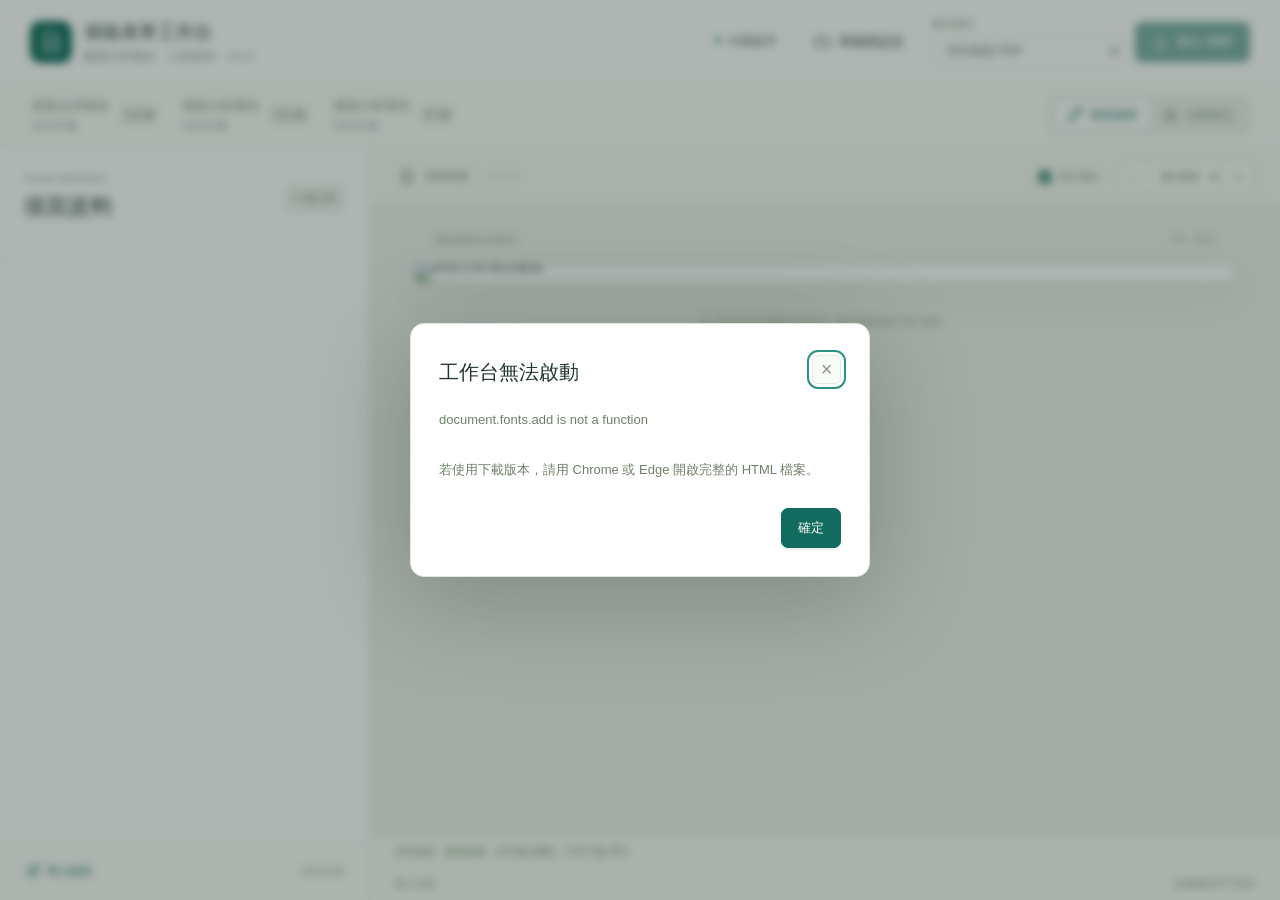
==== commit 881ca4a0: "Add files via upload" ====
--- a/public/index.html
+++ b/public/index.html
@@ -14,11 +14,12 @@
     <header class="app-header">
       <a class="brand" href="#" aria-label="保險表單工作台首頁">
         <span class="brand-mark"><svg viewBox="0 0 24 24" fill="none"><path d="M6 3h9l4 4v14H6z" stroke="currentColor" stroke-width="1.6"/><path d="m9 13 2.4 2.5 4.5-5" stroke="currentColor" stroke-width="1.8" stroke-linecap="round" stroke-linejoin="round"/></svg></span>
-        <span><strong>保險表單工作台</strong><small>書面分析報告 · 三份範本</small></span>
+        <span><strong>保險表單工作台</strong><small>書面分析報告 · 三份範本 · v1.2</small></span>
       </a>
       <div class="header-actions">
         <span class="local-badge"><span></span> 本機處理</span>
         <button class="button ghost" id="manageButton" type="button"><span class="icon" data-icon="folder"></span><span>草稿與設定</span></button>
+        <label class="export-mode-control" for="exportMode"><span>輸出格式</span><select id="exportMode" disabled><option value="print">列印相容 PDF</option><option value="standard">一般 PDF（文字可選取）</option></select></label>
         <button class="button primary" id="exportButton" type="button" disabled><span class="icon" data-icon="download"></span><span>匯出 PDF</span></button>
       </div>
     </header>
@@ -68,7 +69,8 @@
       <section class="preview-panel" aria-label="PDF 即時預覽">
         <div class="preview-toolbar"><div class="preview-title"><span class="icon" data-icon="document"></span><strong>原稿預覽</strong><span class="page-number">1 / 1</span><span class="demo-badge hidden" id="demoBadge">範例資料</span></div><div class="preview-tools"><label class="guide-control"><input id="showGuides" type="checkbox" checked>顯示欄位</label><div class="zoom-control"><button type="button" id="zoomOut" aria-label="縮小">−</button><select id="zoomSelect" aria-label="預覽倍率"><option value="fit">適合寬度</option value="75">75%</option><option value="100">100%</option><option value="125">125%</option><option value="150">150%</option></select><button type="button" id="zoomIn" aria-label="放大">＋</button></div></div></div>
         <div class="preview-scroll" id="previewScroll"><div class="preview-context"><span id="previewFileName">壽險書面分析報告</span><span>A4 · 直式</span></div><div class="page-stage" id="pageStage"><div class="paper" id="paper" tabindex="0" aria-label="報告欄位預覽，點選欄位編輯"><img id="templateImage" alt="原始分析報告版面" draggable="false"><svg id="overlay" viewBox="0 0 595.32 841.92" aria-label="填寫欄位"></svg></div></div><div class="preview-caption"><span class="icon" data-icon="lock"></span>填寫資料在瀏覽器內處理，匯出保留原始 PDF 版面。</div></div>
-        <div id="exportResult" class="export-result hidden"><div><strong>PDF 已產生</strong><span id="exportFileName"></span></div><a id="downloadPdfLink" class="button small primary">下載 PDF</a><a id="openPdfLink" class="text-button" target="_blank" rel="noopener">開啟檢查</a></div>
+        <div class="export-mode-hint" id="exportModeHint">列印相容：整頁影像，文字無法選取；可另下載 JPG。</div>
+        <div id="exportResult" class="export-result hidden"><div><strong>PDF 已產生</strong><span id="exportFileName"></span></div><a id="downloadPdfLink" class="button small primary">下載 PDF</a><a id="downloadPrintImageLink" class="text-button hidden">下載列印圖檔 JPG</a><a id="openPdfLink" class="text-button" target="_blank" rel="noopener">開啟檢查</a></div>
         <div class="preview-status"><span id="previewStatus">正在載入範本與中文字型…</span><span id="selectedStatus">點選欄位即可填寫</span></div>
       </section>
     </main>
--- a/public/style.css
+++ b/public/style.css
@@ -11,3 +11,8 @@
 .template-switch{min-width:0;gap:20px}.template-tab{flex-shrink:0;text-align:left}.template-version{display:block;font-size:10px;font-weight:400;color:var(--muted);margin-top:4px;letter-spacing:.2px}.template-tab.active .template-version{color:var(--green)}.field-wrap select{width:100%;min-height:40px;border:1px solid #dce5d6;border-radius:6px;background:#fff;padding:9px 10px;color:var(--ink);font:inherit;font-size:13px}.manage-copy{display:grid;grid-template-columns:1fr;gap:10px;border-top:1px solid #e7ede2;margin-top:20px;padding-top:20px}.manage-copy .field-label{margin:0}.manage-copy button{justify-self:start}.manage-bottom{justify-content:flex-end}
 @media(max-width:1060px){.template-switch{gap:14px}.template-tab{font-size:12px}}
 @media(max-width:760px){.template-switch{width:100%;height:auto;display:grid;grid-template-columns:repeat(3,minmax(0,1fr));gap:8px}.template-tab{min-height:49px;justify-content:center;gap:0;padding:4px 0 9px;text-align:center;white-space:normal;font-size:12px}.template-version{font-size:9px;margin-top:4px}.workspace-bar{gap:10px}.mode-switch{margin-left:auto}}
+
+/* Print-compatible export */
+.export-mode-control{display:flex;flex-direction:column;gap:4px;color:#728570;font-size:10px;min-width:155px}.export-mode-control select{border:1px solid #dbe6d6;border-radius:6px;background:#fff;color:var(--ink);padding:7px 25px 7px 9px;font:inherit;font-size:12px;max-width:190px}.export-mode-hint{font-size:10px;line-height:1.6;padding:7px 25px;color:#6c8068;border-top:1px solid #e4ecdf;background:#f8fbf5}.export-result{flex-wrap:wrap}.export-result>div{min-width:0}.export-result #exportFileName{overflow-wrap:anywhere}
+@media(max-width:1060px){.export-mode-control{min-width:145px}.export-mode-control select{max-width:170px}.local-badge{display:none}}
+@media(max-width:760px){.app-header{height:auto;flex-basis:auto;flex-wrap:wrap;padding-top:13px;padding-bottom:12px;gap:12px}.brand{flex:1 1 100%}.header-actions{width:100%;justify-content:flex-end;gap:9px}.header-actions .ghost{margin-right:auto}.export-mode-control{min-width:0;flex:1;max-width:175px}.export-mode-control select{width:100%;max-width:none;font-size:11px}.header-actions .primary{white-space:nowrap}.export-mode-hint{padding:7px 16px}.export-result{gap:10px}.export-result>div{flex-basis:100%}}
